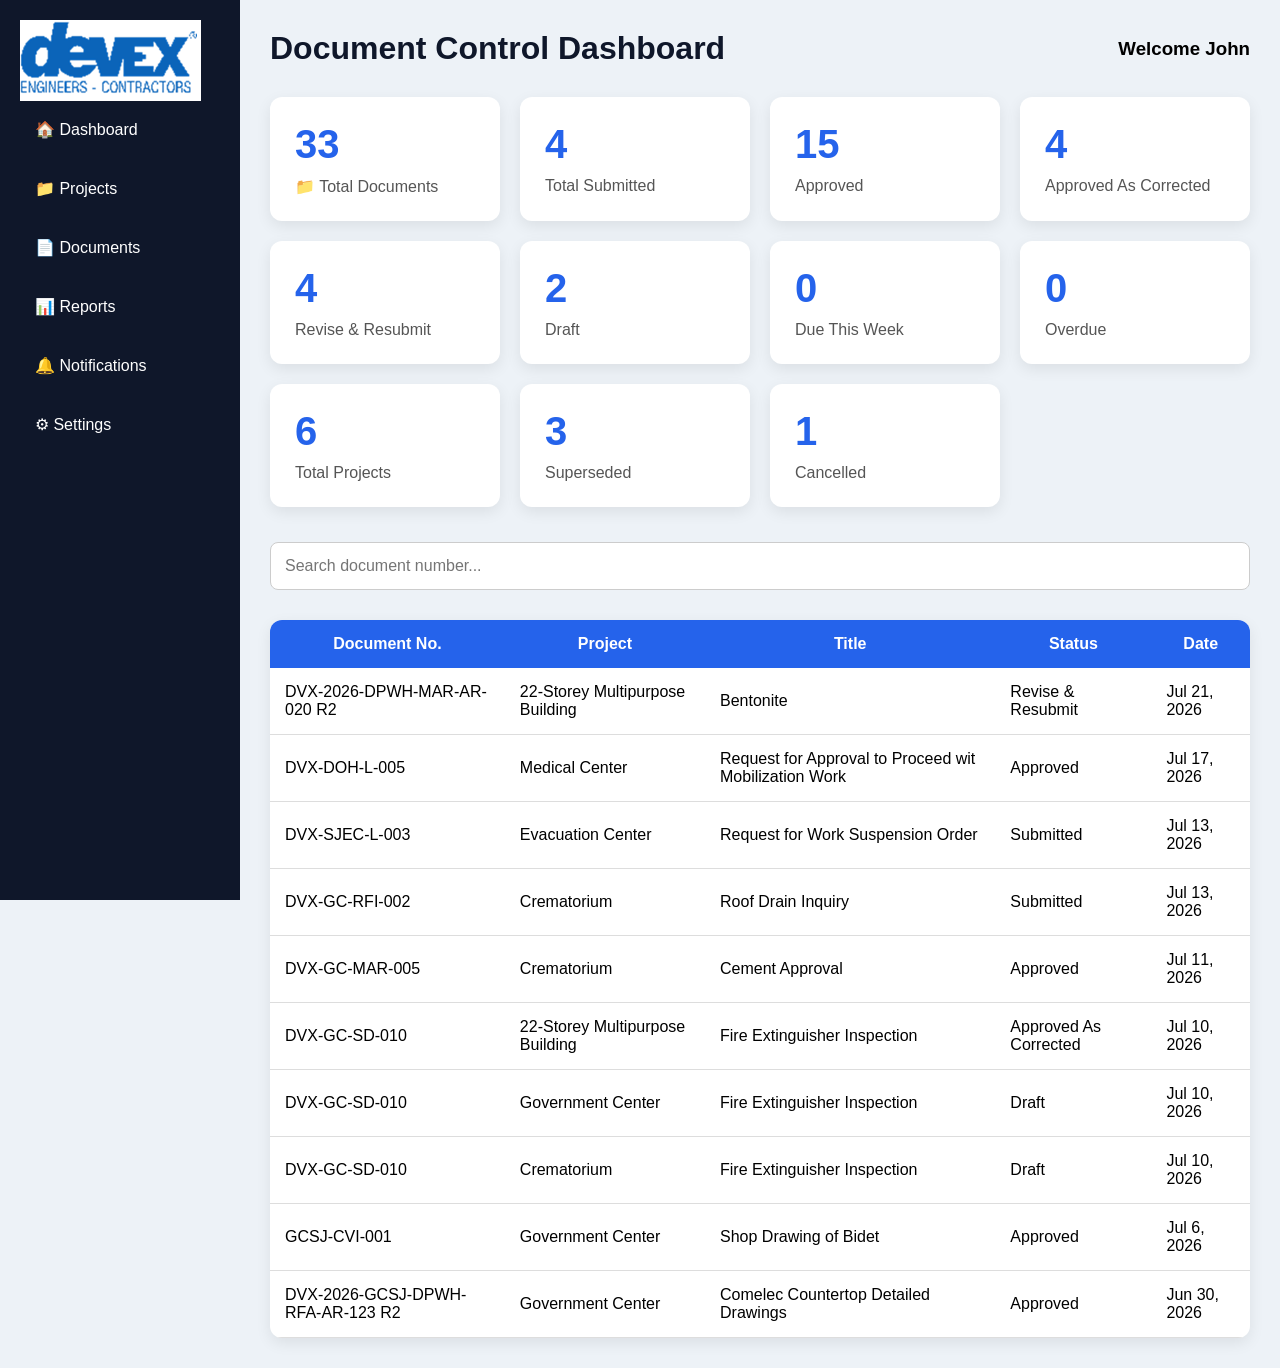
==== dashboard.html @ edd29c02 "Update dashboard.html" ====
<!DOCTYPE html>
<html lang="en">

<head>

<meta charset="UTF-8">

<meta name="viewport" content="width=device-width, initial-scale=1">

<title>Dashboard</title>

<style>

*{
margin:0;
padding:0;
box-sizing:border-box;
font-family:Segoe UI,Arial,sans-serif;
}

body{
display:flex;
background:#edf2f7;
}

/* Sidebar */

.sidebar{

width:240px;
height:100vh;
background:#0f172a;
color:white;
padding:20px;

}

.sidebar h2{

margin-bottom:40px;
text-align:center;
font-size:22px;

}

.sidebar ul{

list-style:none;

}

.sidebar li{

padding:15px;
margin-bottom:10px;
cursor:pointer;
border-radius:8px;

}

.sidebar li:hover{

background:#1e293b;

}

/* Main */

.main{

flex:1;
padding:30px;

}

/* Header */

.header{

display:flex;
justify-content:space-between;
align-items:center;
margin-bottom:30px;

}

.header h1{

color:#0f172a;

}

/* Cards */

.cards{

display:grid;

grid-template-columns:repeat(auto-fit,minmax(220px,1fr));

gap:20px;

}

.card{

background:white;

padding:25px;

border-radius:12px;

box-shadow:0 5px 15px rgba(0,0,0,.08);

}

.card h2{

font-size:40px;

color:#2563eb;

margin-bottom:10px;

}

.card p{

color:#555;

}

/* Search */

.search{

margin-top:35px;

margin-bottom:30px;

}

.search input{

width:100%;

padding:14px;

font-size:16px;

border-radius:8px;

border:1px solid #ccc;

}

/* Table */

table{

width:100%;

background:white;

border-collapse:collapse;

border-radius:12px;

overflow:hidden;

box-shadow:0 5px 15px rgba(0,0,0,.08);

}

th{

background:#2563eb;

color:white;

padding:15px;

}

td{

padding:15px;

border-bottom:1px solid #ddd;

}

tr:hover{

background:#f3f6fb;

}

</style>

</head>

<body>

<div class="sidebar">

<img src="images/logo.png" alt="DEVEX" class="logo">

<ul>

<li>🏠 Dashboard</li>

<li><a href="projects.html" style="color:white;text-decoration:none;">📁 Projects</a></li>

<li>📄 Documents</li>

<li>📊 Reports</li>

<li>
    <a href="notifications.html"
       style="color:white;text-decoration:none;">
       🔔 Notifications
    </a>
</li>    

<li>⚙ Settings</li>

</ul>

</div>

<div class="main">

<div class="header">

<h1>Document Control Dashboard</h1>

<h3>Welcome John</h3>

</div>

<div class="cards">

<div class="card">
    <h2 id="totalDocuments">0</h2>
    <p>📁 Total Documents</p>
</div>

<div class="card">
    <h2 id="submitted">0</h2>
    <p>Total Submitted</p>
</div>

<div class="card">
    <h2 id="approved">0</h2>
    <p>Approved</p>
</div>

<div class="card">
    <h2 id="approvedAsCorrected">0</h2>
    <p>Approved As Corrected</p>
</div>

<div class="card">
    <h2 id="reviseResubmit">0</h2>
    <p>Revise &amp; Resubmit</p>
</div>

<div class="card">
    <h2 id="draft">0</h2>
    <p>Draft</p>
</div>

<div class="card">
    <h2 id="dueThisWeek">0</h2>
    <p>Due This Week</p>
</div>

<div class="card">
    <h2 id="overdue">0</h2>
    <p>Overdue</p>
</div>

<div class="card">
    <h2 id="totalProjects">0</h2>
    <p>Total Projects</p>
</div>

<div class="card">
    <h2 id="superseded">0</h2>
    <p>Superseded</p>
</div>

<div class="card">
    <h2 id="cancelled">0</h2>
    <p>Cancelled</p>
</div>    

</div>

<div class="search">

<input type="text" placeholder="Search document number...">

</div>

<table>

<thead>
<tr>
    <th>Document No.</th>
    <th>Project</th>
    <th>Title</th>
    <th>Status</th>
    <th>Date</th>

</tr>
</thead>

<tbody id="dashboardTable">
</tbody>    

</table>

</div>

<script src="js/dashboard.js"></script>

</body>
</html>
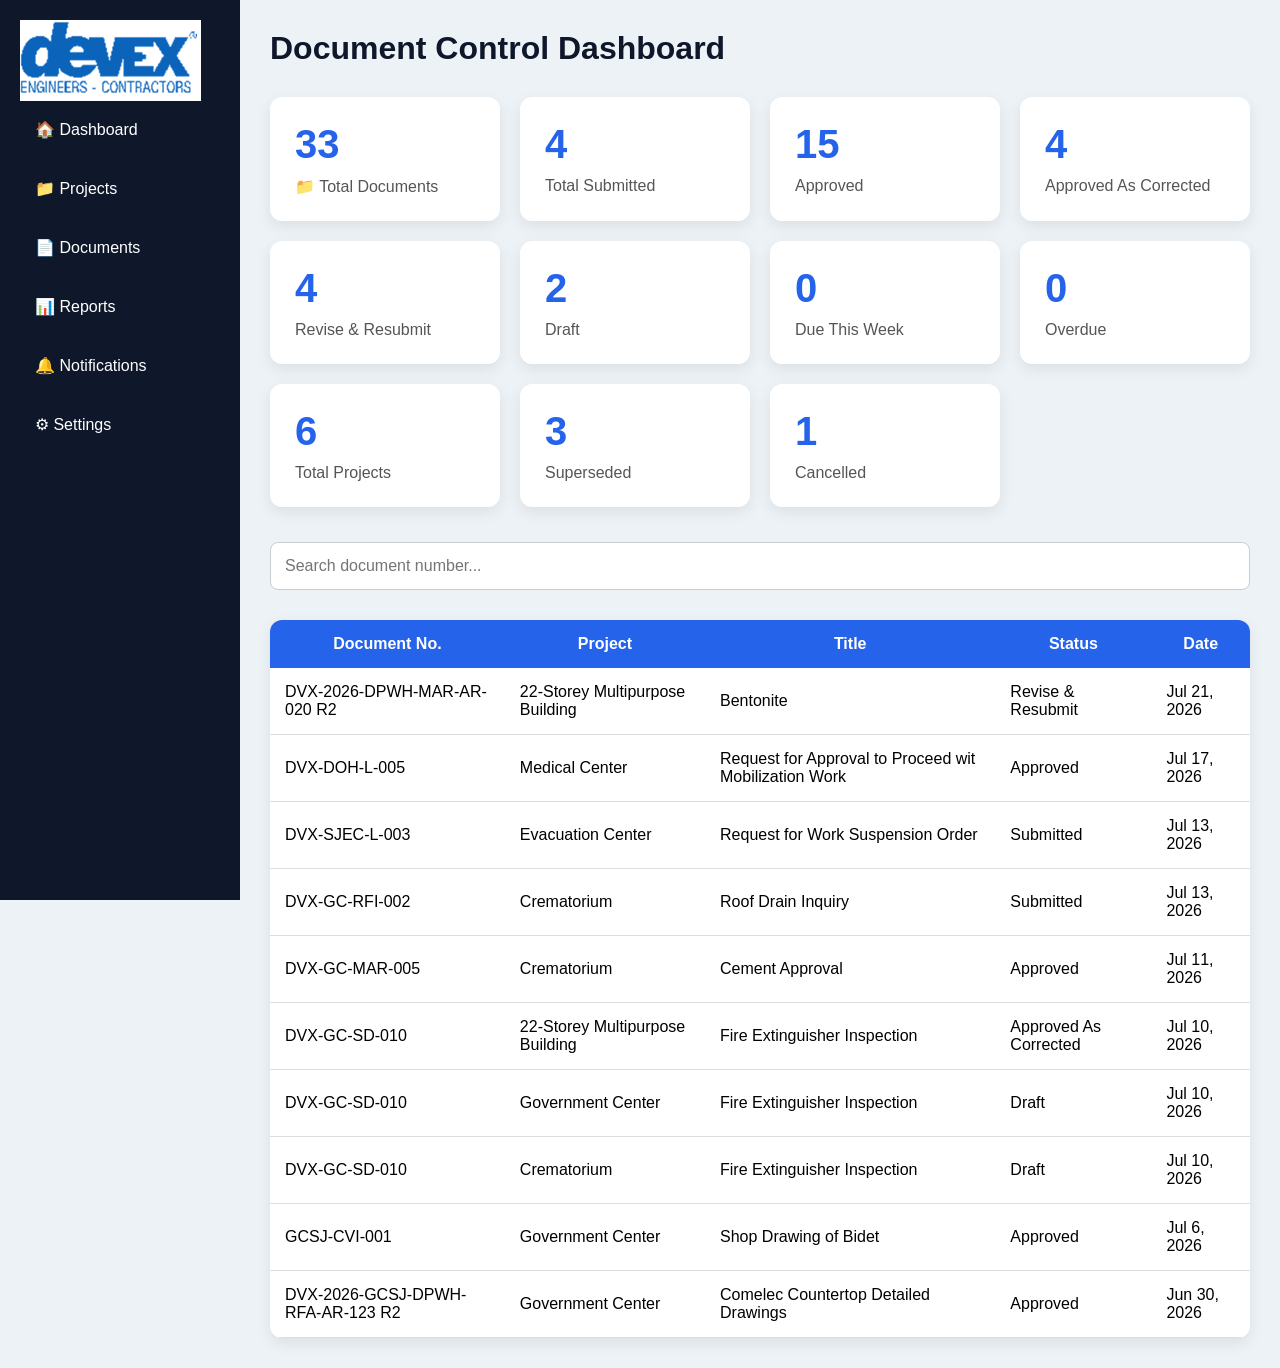
==== commit 3b4a07d5: "Update dashboard.html" ====
--- a/dashboard.html
+++ b/dashboard.html
@@ -235,7 +235,7 @@
 
 <h1>Document Control Dashboard</h1>
 
-<h3>Welcome John</h3>
+<h3 id="welcomeUser"></h3>
 
 </div>
 
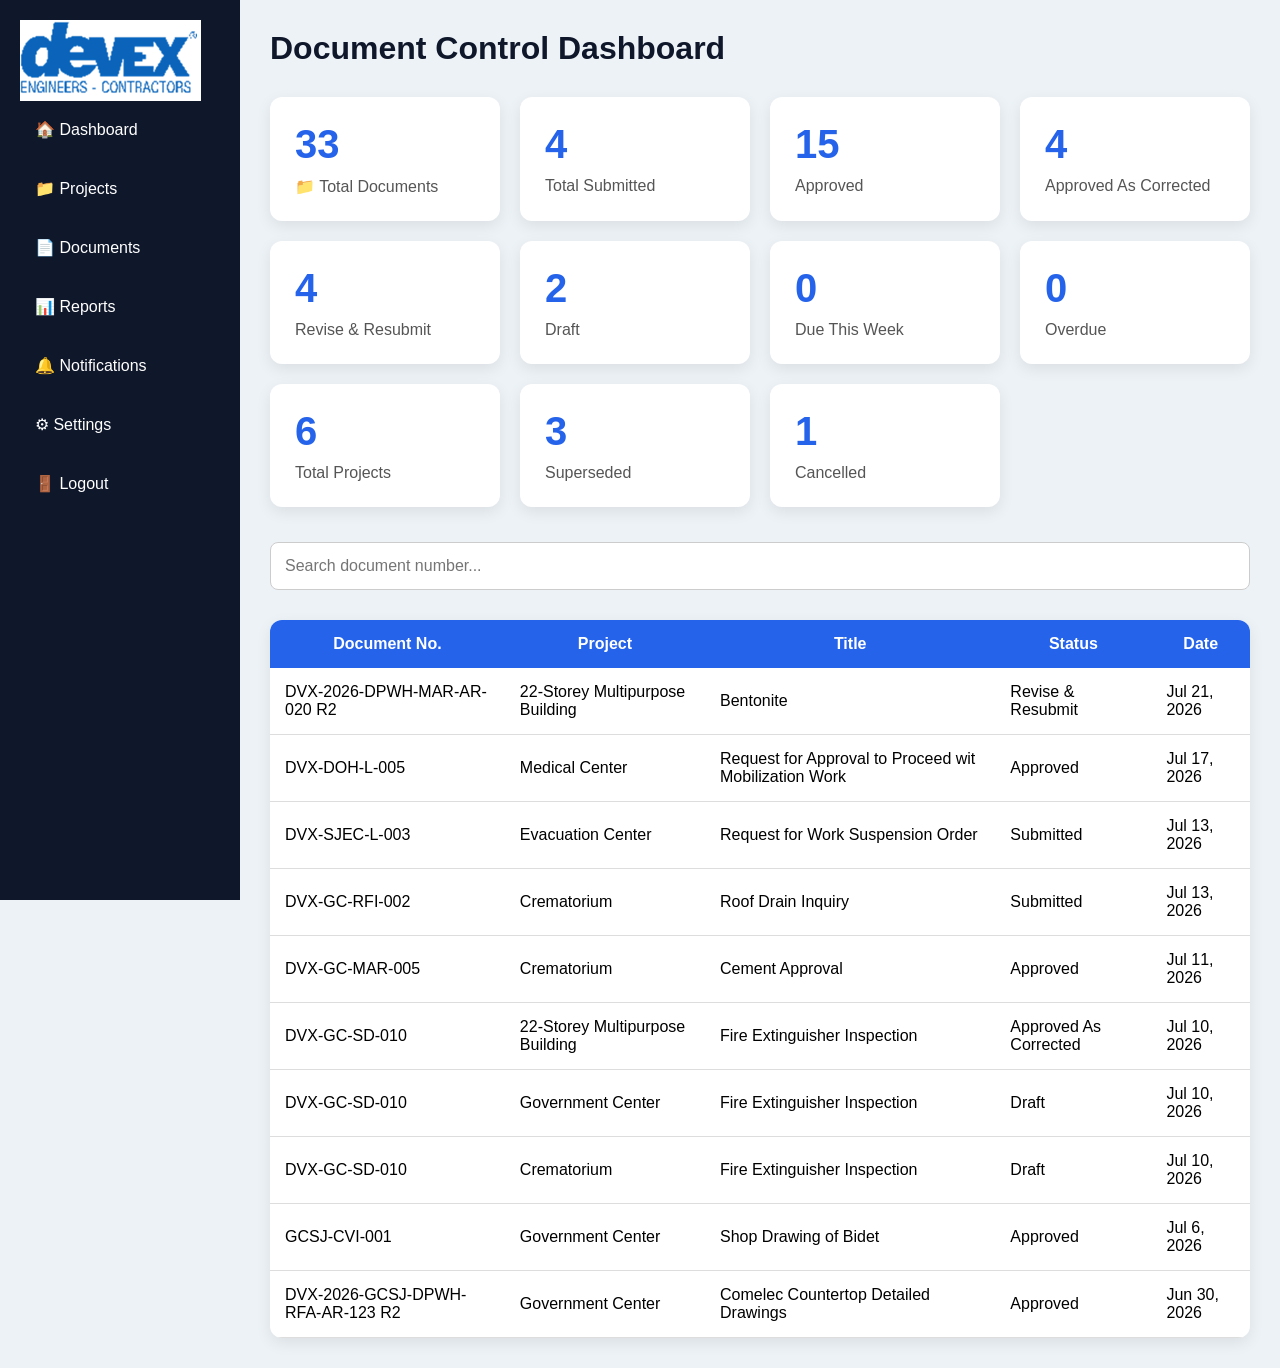
==== commit d438e3ab: "Update dashboard.html" ====
--- a/dashboard.html
+++ b/dashboard.html
@@ -224,6 +224,13 @@
 </li>    
 
 <li>⚙ Settings</li>
+
+<li>
+    <a href="#" onclick="logout(); return false;"
+       style="color:white;text-decoration:none;">
+       🚪 Logout
+    </a>
+</li>    
 
 </ul>
 
@@ -324,7 +331,8 @@
 
 </div>
 
+<script src="js/auth.js"></script>    
 <script src="js/dashboard.js"></script>
-
+  
 </body>
 </html>    
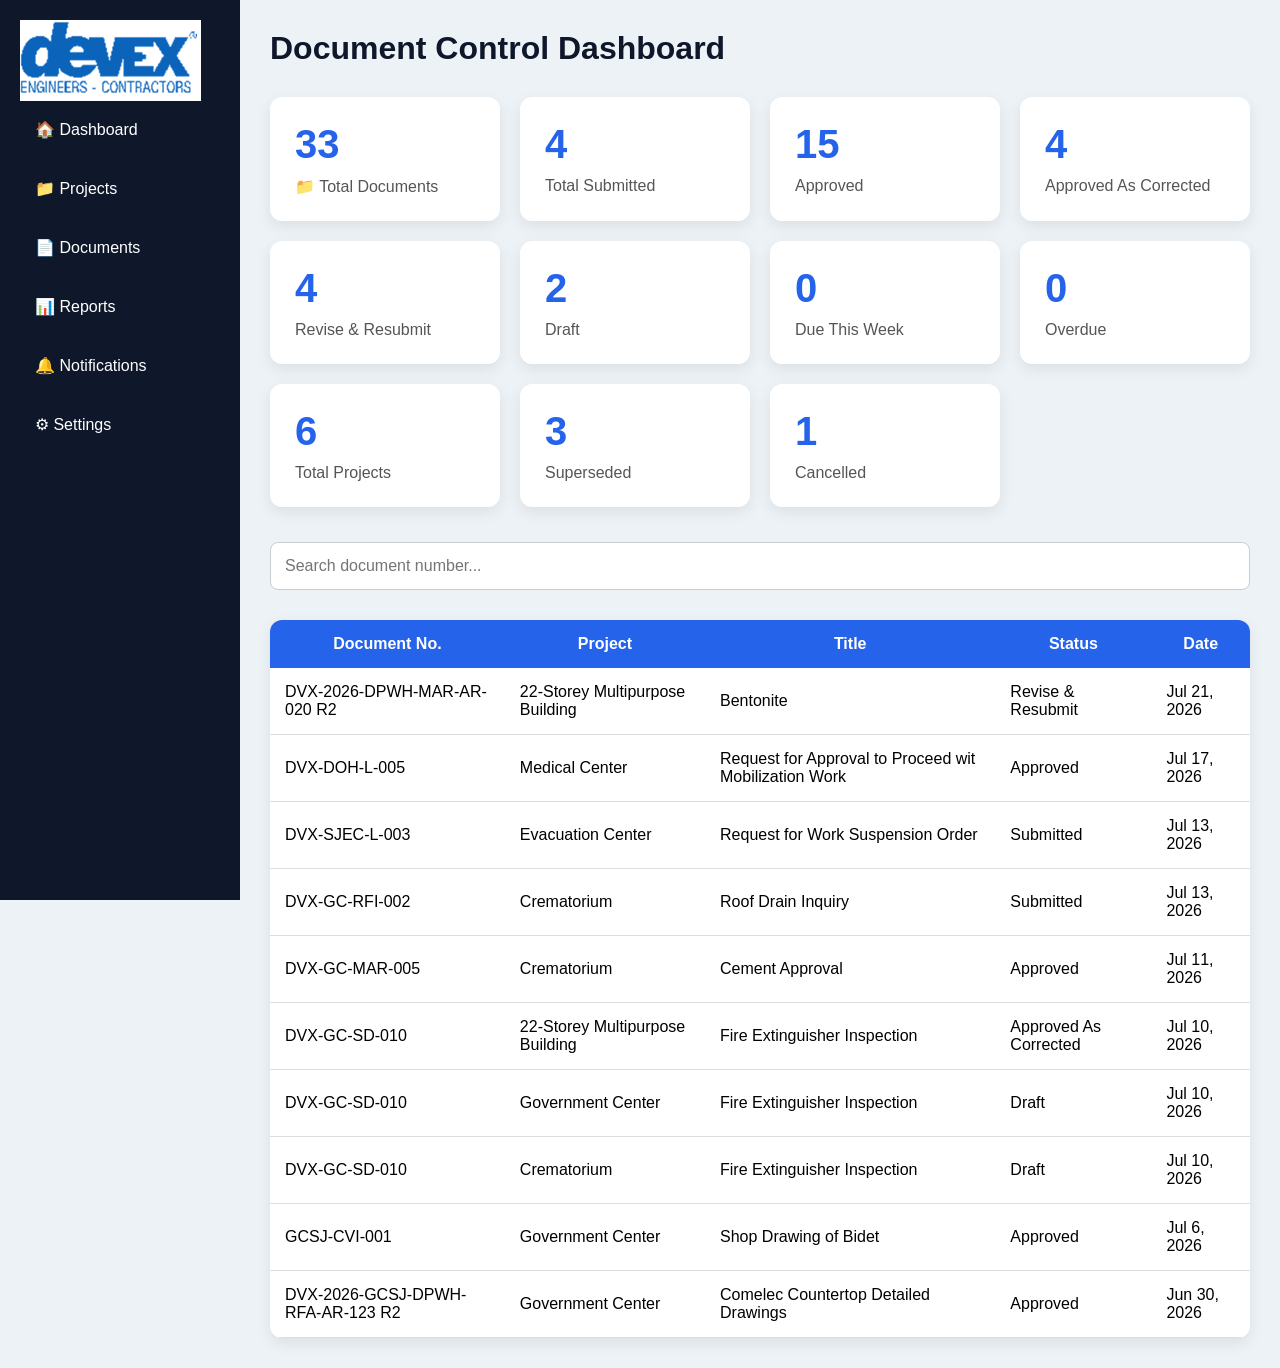
==== commit a1fb427a: "Update dashboard.html" ====
--- a/dashboard.html
+++ b/dashboard.html
@@ -224,14 +224,7 @@
 </li>    
 
 <li>⚙ Settings</li>
-
-<li>
-    <a href="#" onclick="logout(); return false;"
-       style="color:white;text-decoration:none;">
-       🚪 Logout
-    </a>
-</li>    
-
+   
 </ul>
 
 </div>
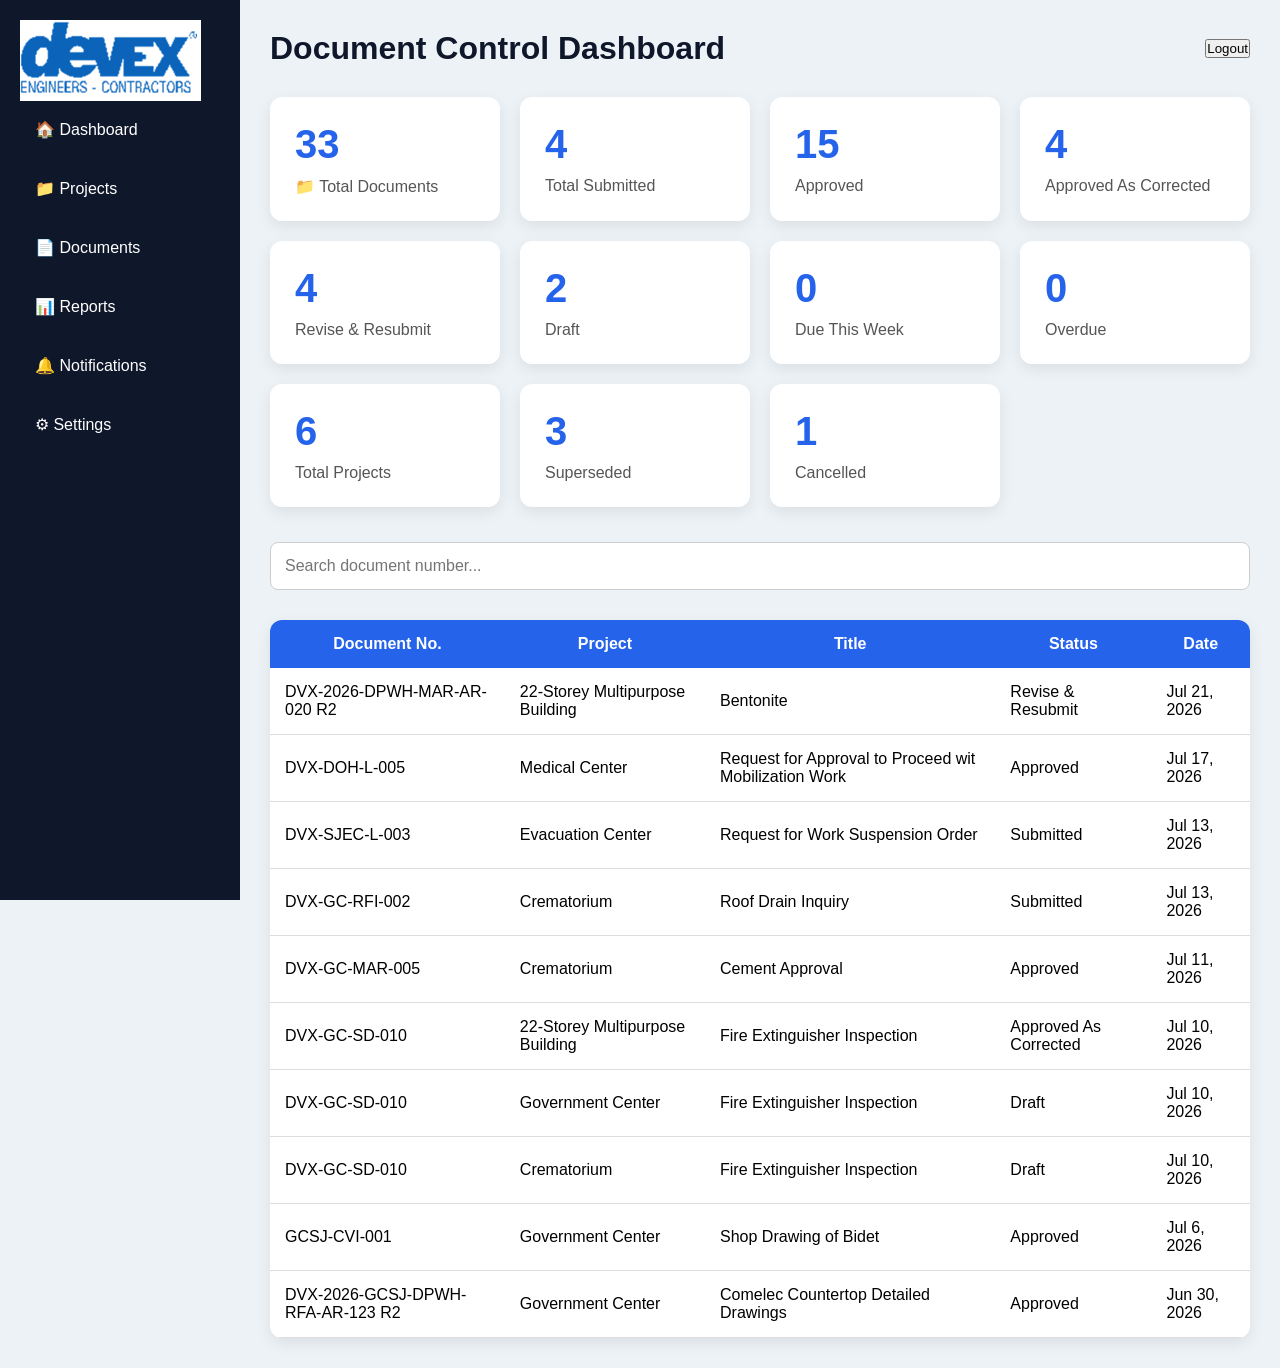
==== commit 1636f03f: "Update dashboard.html" ====
--- a/dashboard.html
+++ b/dashboard.html
@@ -233,9 +233,12 @@
 
 <div class="header">
 
-<h1>Document Control Dashboard</h1>
-
-<h3 id="welcomeUser"></h3>
+    <h1>Document Control Dashboard</h1>
+
+    <div class="header-right">
+        <h3 id="welcomeUser"></h3>
+        <button id="logoutBtn">Logout</button>
+    </div>
 
 </div>
 
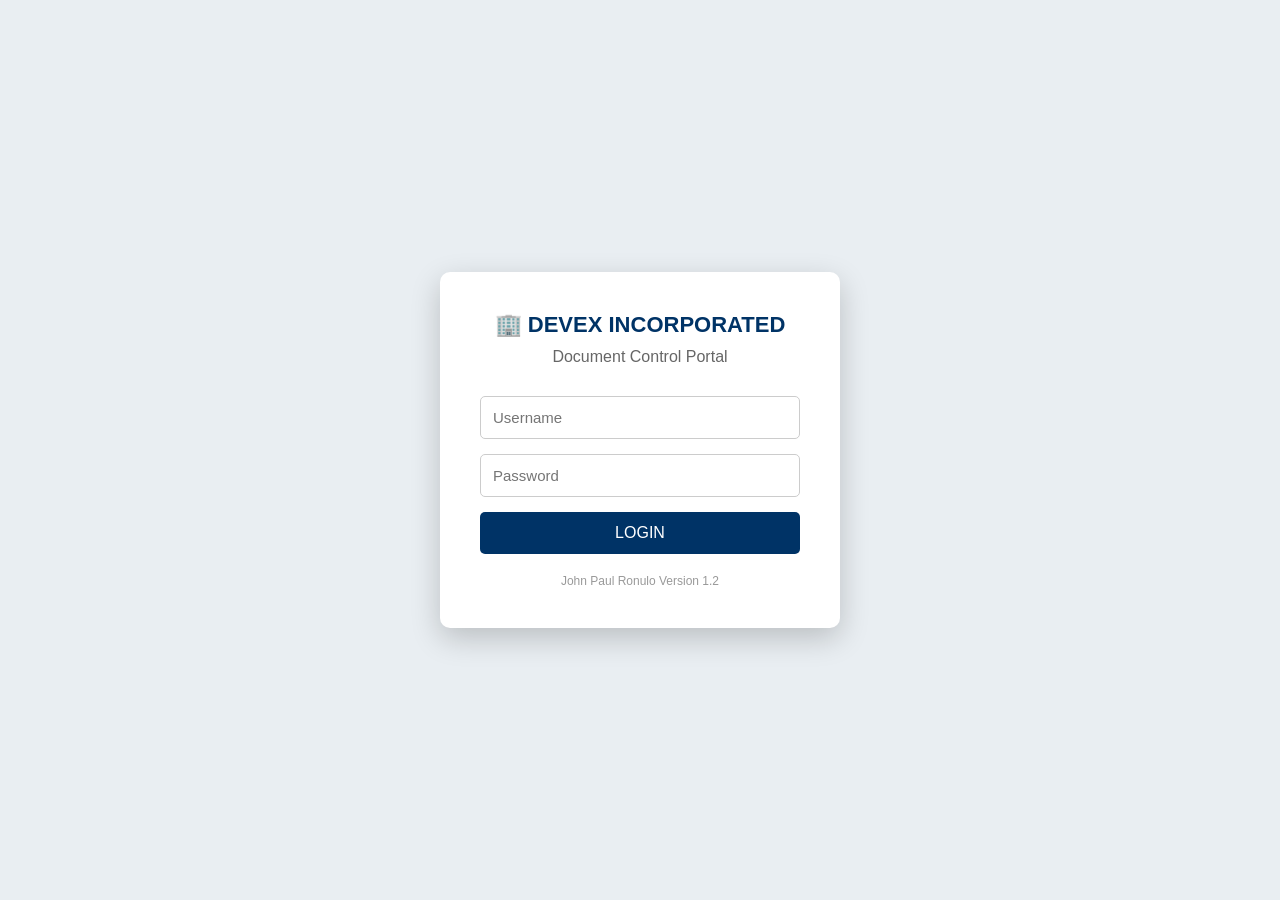
==== commit c93e5652: "Update dashboard.html" ====
--- a/dashboard.html
+++ b/dashboard.html
@@ -327,6 +327,8 @@
 
 </div>
 
+</main>
+    
 <script src="js/auth.js"></script>    
 <script src="js/dashboard.js"></script>
   
